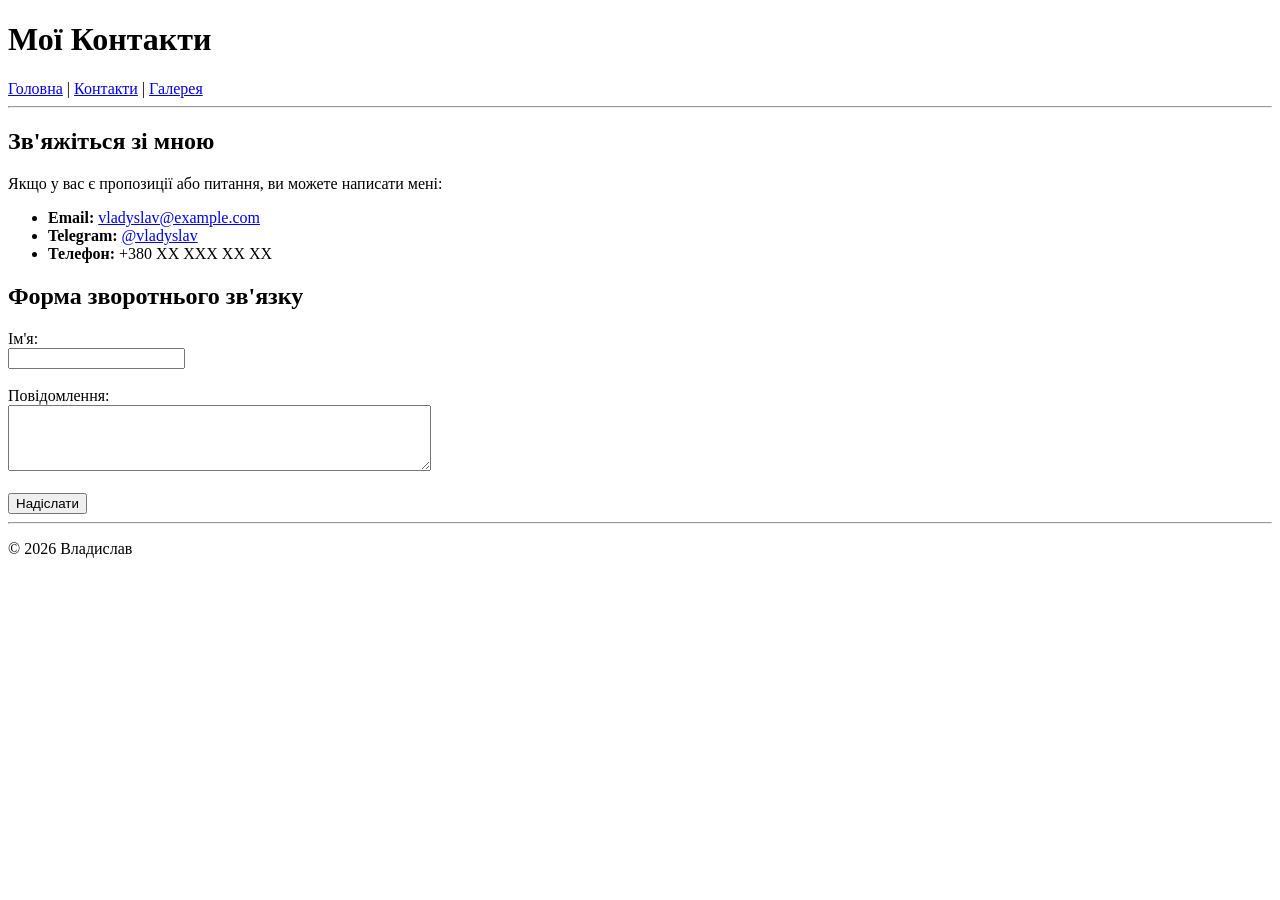
==== pages/contact.html @ d488b51f "Create HW 21.1 website: index, contacts, gallery with photos" ====
<!doctype html>
<html lang="uk">
  <head>
    <meta charset="UTF-8" />
    <title>Контакти</title>
  </head>
  <body>
    <header>
      <h1>Мої Контакти</h1>
      <nav>
        <a href="../index.html">Головна</a> |
        <a href="contact.html">Контакти</a> |
        <a href="gallery.html">Галерея</a>
      </nav>
      <hr />
    </header>

    <main>
      <section>
        <h2>Зв'яжіться зі мною</h2>
        <p>Якщо у вас є пропозиції або питання, ви можете написати мені:</p>
        <ul>
          <li>
            <strong>Email:</strong>
            <a href="mailto:vladyslav@example.com">vladyslav@example.com</a>
          </li>
          <li>
            <strong>Telegram:</strong>
            <a href="https://t.me/vladyslav">@vladyslav</a>
          </li>
          <li><strong>Телефон:</strong> +380 XX XXX XX XX</li>
        </ul>
      </section>

      <section>
        <h2>Форма зворотнього зв'язку</h2>
        <form action="#">
          <label for="name">Ім'я:</label><br />
          <input type="text" id="name" name="name" /><br /><br />

          <label for="message">Повідомлення:</label><br />
          <textarea id="message" name="message" rows="4" cols="50"></textarea
          ><br /><br />

          <input type="submit" value="Надіслати" />
        </form>
      </section>
    </main>

    <footer>
      <hr />
      <p>&copy; 2026 Владислав</p>
    </footer>
  </body>
</html>
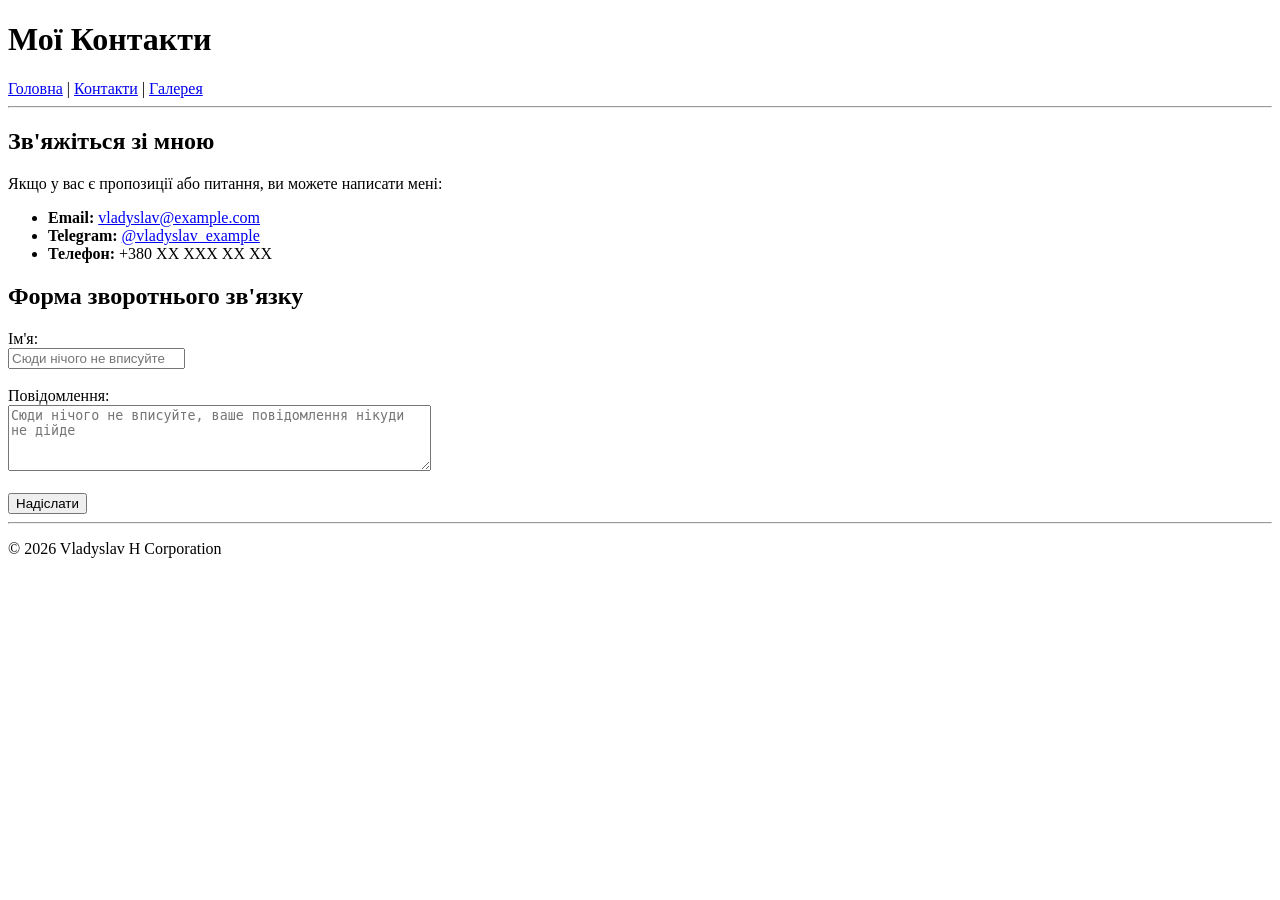
==== commit ab61be8c: "edited profile info add a new photo" ====
--- a/pages/contact.html
+++ b/pages/contact.html
@@ -26,7 +26,7 @@
           </li>
           <li>
             <strong>Telegram:</strong>
-            <a href="https://t.me/vladyslav">@vladyslav</a>
+            <a href="https://t.me/vladyslav_example">@vladyslav_example</a>
           </li>
           <li><strong>Телефон:</strong> +380 XX XXX XX XX</li>
         </ul>
@@ -36,10 +36,21 @@
         <h2>Форма зворотнього зв'язку</h2>
         <form action="#">
           <label for="name">Ім'я:</label><br />
-          <input type="text" id="name" name="name" /><br /><br />
+          <input
+            type="text"
+            id="name"
+            name="name"
+            placeholder="Сюди нічого не вписуйте"
+          /><br /><br />
 
           <label for="message">Повідомлення:</label><br />
-          <textarea id="message" name="message" rows="4" cols="50"></textarea
+          <textarea
+            id="message"
+            name="message"
+            rows="4"
+            cols="50"
+            placeholder="Сюди нічого не вписуйте, ваше повідомлення нікуди не дійде"
+          ></textarea
           ><br /><br />
 
           <input type="submit" value="Надіслати" />
@@ -49,7 +60,7 @@
 
     <footer>
       <hr />
-      <p>&copy; 2026 Владислав</p>
+      <p>&copy; 2026 Vladyslav H Corporation</p>
     </footer>
   </body>
 </html>
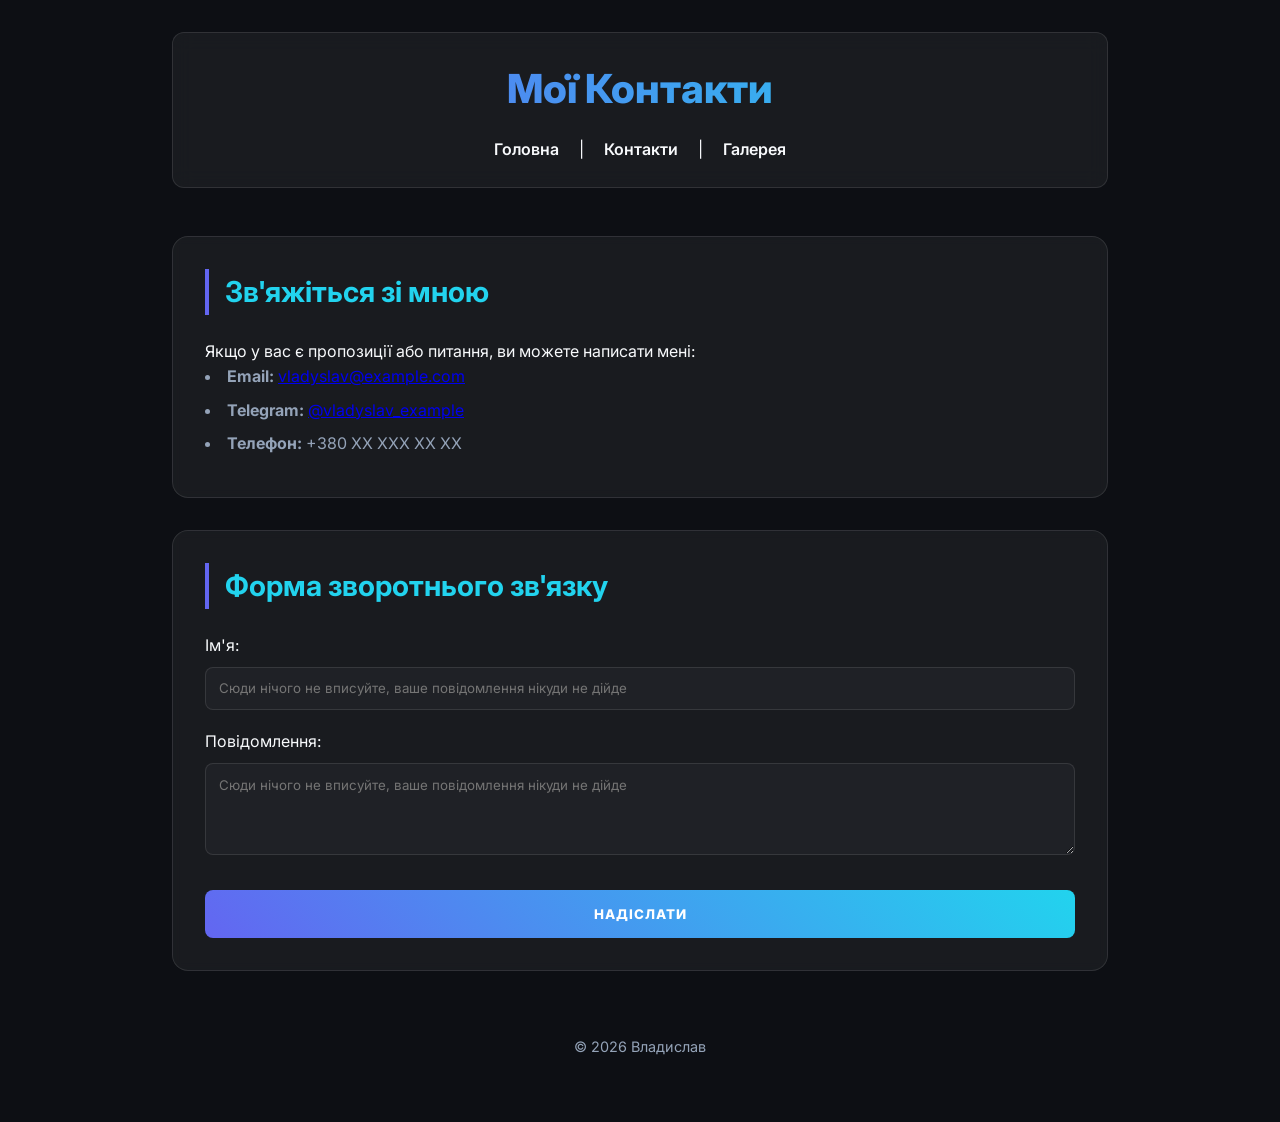
==== commit d1e52c93: "Add CSS styling and refactor HTML for HW 22.1" ====
--- a/pages/contact.html
+++ b/pages/contact.html
@@ -3,64 +3,68 @@
   <head>
     <meta charset="UTF-8" />
     <title>Контакти</title>
+    <link rel="stylesheet" href="../css/style.css" />
   </head>
   <body>
-    <header>
-      <h1>Мої Контакти</h1>
-      <nav>
-        <a href="../index.html">Головна</a> |
-        <a href="contact.html">Контакти</a> |
-        <a href="gallery.html">Галерея</a>
-      </nav>
-      <hr />
-    </header>
+    <div class="container">
+      <header>
+        <h1>Мої Контакти</h1>
+        <nav>
+          <a href="../index.html">Головна</a> |
+          <a href="contact.html">Контакти</a> |
+          <a href="gallery.html">Галерея</a>
+        </nav>
+      </header>
 
-    <main>
-      <section>
-        <h2>Зв'яжіться зі мною</h2>
-        <p>Якщо у вас є пропозиції або питання, ви можете написати мені:</p>
-        <ul>
-          <li>
-            <strong>Email:</strong>
-            <a href="mailto:vladyslav@example.com">vladyslav@example.com</a>
-          </li>
-          <li>
-            <strong>Telegram:</strong>
-            <a href="https://t.me/vladyslav_example">@vladyslav_example</a>
-          </li>
-          <li><strong>Телефон:</strong> +380 XX XXX XX XX</li>
-        </ul>
-      </section>
+      <main>
+        <section id="contact-info">
+          <h2>Зв'яжіться зі мною</h2>
+          <p>Якщо у вас є пропозиції або питання, ви можете написати мені:</p>
+          <ul>
+            <li>
+              <strong>Email:</strong>
+              <a href="mailto:vladyslav@example.com">vladyslav@example.com</a>
+            </li>
+            <li>
+              <strong>Telegram:</strong>
+              <a href="https://t.me/vladyslav_example">@vladyslav_example</a>
+            </li>
+            <li><strong>Телефон:</strong> +380 XX XXX XX XX</li>
+          </ul>
+        </section>
 
-      <section>
-        <h2>Форма зворотнього зв'язку</h2>
-        <form action="#">
-          <label for="name">Ім'я:</label><br />
-          <input
-            type="text"
-            id="name"
-            name="name"
-            placeholder="Сюди нічого не вписуйте"
-          /><br /><br />
+        <section id="feedback-form">
+          <h2>Форма зворотнього зв'язку</h2>
+          <form action="#" class="contact-form">
+            <div class="form-group">
+              <label for="name">Ім'я:</label>
+              <input
+                type="text"
+                id="name"
+                name="name"
+                placeholder="Сюди нічого не вписуйте, ваше повідомлення нікуди не дійде"
+              />
+            </div>
 
-          <label for="message">Повідомлення:</label><br />
-          <textarea
-            id="message"
-            name="message"
-            rows="4"
-            cols="50"
-            placeholder="Сюди нічого не вписуйте, ваше повідомлення нікуди не дійде"
-          ></textarea
-          ><br /><br />
+            <div class="form-group">
+              <label for="message">Повідомлення:</label>
+              <textarea
+                id="message"
+                name="message"
+                rows="4"
+                cols="50"
+                placeholder="Сюди нічого не вписуйте, ваше повідомлення нікуди не дійде"
+              ></textarea>
+            </div>
 
-          <input type="submit" value="Надіслати" />
-        </form>
-      </section>
-    </main>
+            <input type="submit" value="Надіслати" />
+          </form>
+        </section>
+      </main>
 
-    <footer>
-      <hr />
-      <p>&copy; 2026 Vladyslav H Corporation</p>
-    </footer>
+      <footer>
+        <p>&copy; 2026 Владислав</p>
+      </footer>
+    </div>
   </body>
 </html>
--- a/css/style.css
+++ b/css/style.css
@@ -0,0 +1,228 @@
+@import url("https://fonts.googleapis.com/css2?family=Inter:wght@300;400;600;800&display=swap");
+
+:root {
+  --bg-color: #0d0f14;
+  --card-bg: rgba(255, 255, 255, 0.05);
+  --primary-color: #6366f1;
+  --accent-color: #22d3ee;
+  --text-color: #f8fafc;
+  --text-muted: #94a3b8;
+  --border-color: rgba(255, 255, 255, 0.1);
+}
+
+* {
+  margin: 0;
+  padding: 0;
+  box-sizing: border-box;
+}
+
+body {
+  background-color: var(--bg-color);
+  color: var(--text-color);
+  font-family: "Inter", sans-serif;
+  line-height: 1.6;
+  overflow-x: hidden;
+}
+
+.container {
+  max-width: 1000px;
+  margin: 0 auto;
+  padding: 2rem;
+}
+
+/* Header & Nav */
+header {
+  margin-bottom: 3rem;
+  padding: 1.5rem;
+  background: var(--card-bg);
+  backdrop-filter: blur(10px);
+  border-radius: 12px;
+  border: 1px solid var(--border-color);
+  text-align: center;
+}
+
+h1 {
+  font-size: 2.5rem;
+  font-weight: 800;
+  background: linear-gradient(
+    to right,
+    var(--primary-color),
+    var(--accent-color)
+  );
+  -webkit-background-clip: text;
+  background-clip: text;
+  -webkit-text-fill-color: transparent;
+  margin-bottom: 1rem;
+}
+
+nav a {
+  color: var(--text-color);
+  text-decoration: none;
+  margin: 0 1rem;
+  font-weight: 600;
+  transition: color 0.3s ease;
+}
+
+nav a:hover {
+  color: var(--accent-color);
+}
+
+hr {
+  display: none; /* Removing old HRs in favor of modern borders */
+}
+
+/* Main Sections */
+section {
+  background: var(--card-bg);
+  backdrop-filter: blur(5px);
+  padding: 2rem;
+  border-radius: 16px;
+  margin-bottom: 2rem;
+  border: 1px solid var(--border-color);
+  transition:
+    transform 0.3s ease,
+    box-shadow 0.3s ease;
+}
+
+section:hover {
+  transform: translateY(-5px);
+  box-shadow: 0 10px 30px rgba(0, 0, 0, 0.5);
+}
+
+h2 {
+  color: var(--accent-color);
+  margin-bottom: 1.5rem;
+  font-size: 1.8rem;
+  border-left: 4px solid var(--primary-color);
+  padding-left: 1rem;
+}
+
+/* Profile Section */
+#profile-info {
+  display: flex;
+  align-items: center;
+  gap: 2rem;
+  flex-wrap: wrap;
+}
+
+.profile-img {
+  border-radius: 50%;
+  border: 3px solid var(--primary-color);
+  box-shadow: 0 0 20px rgba(99, 102, 241, 0.4);
+  object-fit: cover;
+  width: 250px;
+  height: 250px;
+}
+
+/* Lists */
+ul,
+ol {
+  list-style-position: inside;
+  color: var(--text-muted);
+}
+
+li {
+  margin-bottom: 0.5rem;
+}
+
+/* Gallery */
+.gallery-grid {
+  display: grid;
+  grid-template-columns: repeat(auto-fit, minmax(280px, 1fr));
+  gap: 1.5rem;
+}
+
+.gallery-item {
+  text-align: center;
+}
+
+.gallery-item img {
+  width: 100%;
+  border-radius: 12px;
+  transition: transform 0.5s cubic-bezier(0.175, 0.885, 0.32, 1.275);
+}
+
+.gallery-item img:hover {
+  transform: scale(1.05);
+}
+
+.gallery-item em {
+  display: block;
+  margin-top: 0.8rem;
+  font-style: normal;
+  color: var(--text-muted);
+  font-size: 0.9rem;
+}
+
+/* Form Styling */
+.contact-form {
+  display: flex;
+  flex-direction: column;
+  gap: 1.2rem;
+}
+
+.form-group {
+  display: flex;
+  flex-direction: column;
+  gap: 0.5rem;
+}
+
+input,
+textarea {
+  background: rgba(255, 255, 255, 0.03);
+  border: 1px solid var(--border-color);
+  border-radius: 8px;
+  padding: 0.8rem;
+  color: white;
+  font-family: inherit;
+  transition: all 0.3s ease;
+}
+
+input:focus,
+textarea:focus {
+  outline: none;
+  border-color: var(--primary-color);
+  background: rgba(255, 255, 255, 0.07);
+  box-shadow: 0 0 10px rgba(99, 102, 241, 0.2);
+}
+
+input[type="submit"] {
+  background: linear-gradient(45deg, var(--primary-color), var(--accent-color));
+  border: none;
+  cursor: pointer;
+  font-weight: 800;
+  text-transform: uppercase;
+  letter-spacing: 1px;
+  padding: 1rem;
+  margin-top: 1rem;
+}
+
+input[type="submit"]:hover {
+  transform: scale(1.02);
+  box-shadow: 0 5px 15px rgba(34, 211, 238, 0.4);
+}
+
+/* Footer */
+footer {
+  text-align: center;
+  color: var(--text-muted);
+  padding: 2rem;
+  font-size: 0.9rem;
+}
+
+/* Responsive */
+@media (max-width: 768px) {
+  #profile-info {
+    flex-direction: column;
+    text-align: center;
+  }
+
+  .profile-img {
+    width: 200px;
+    height: 200px;
+  }
+
+  h1 {
+    font-size: 2rem;
+  }
+}
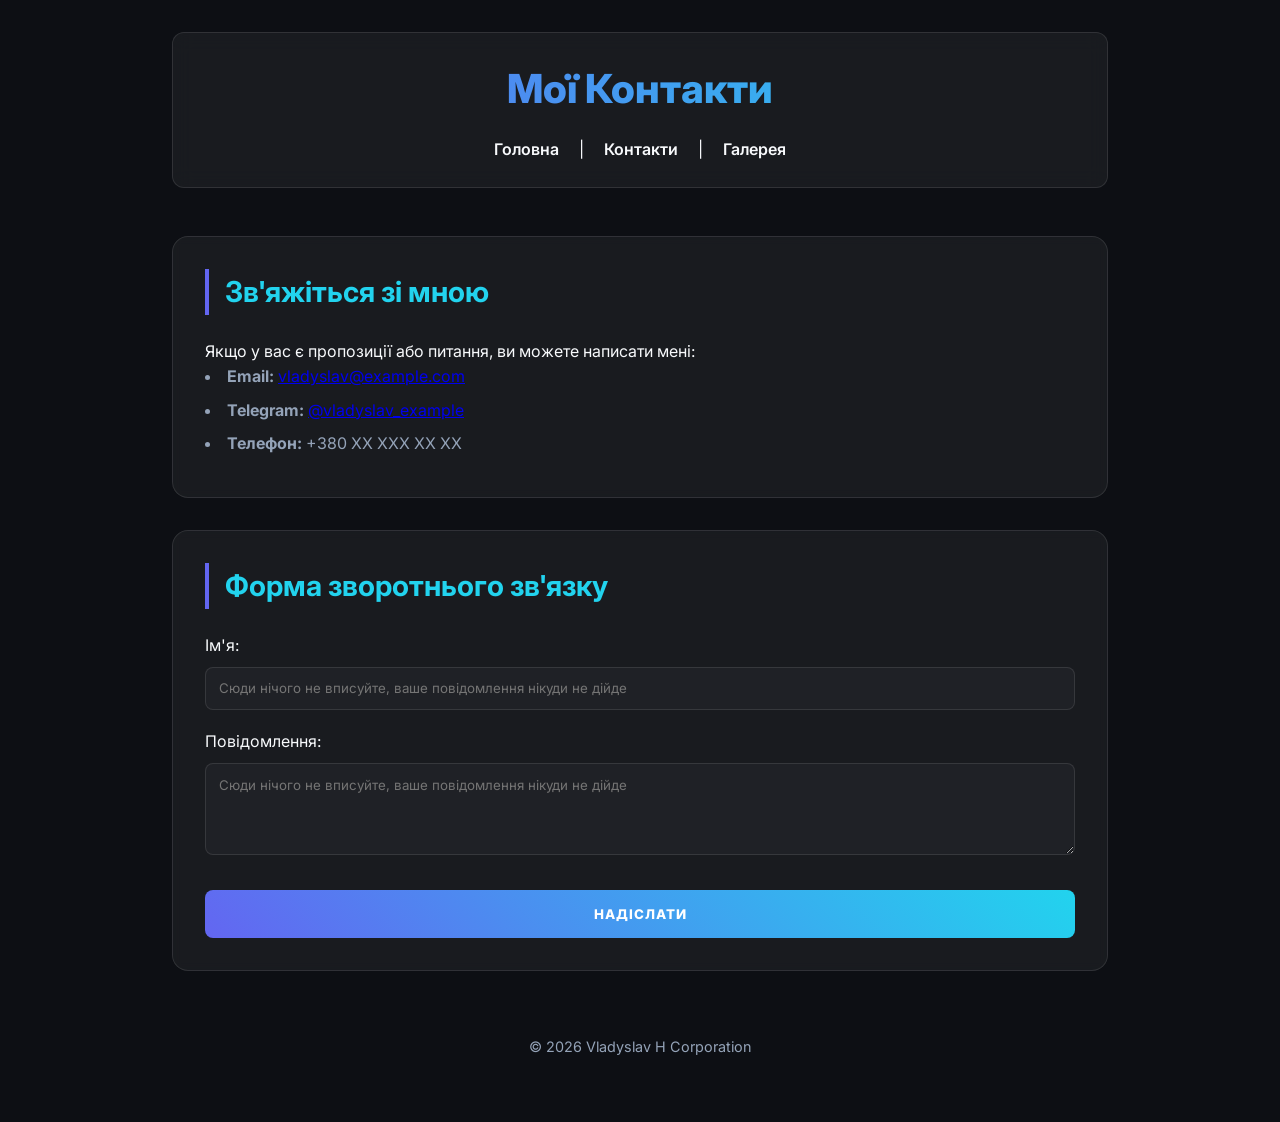
==== commit 0c703405: "Restore original text phrases while keeping CSS layout" ====
--- a/pages/contact.html
+++ b/pages/contact.html
@@ -63,7 +63,7 @@
       </main>
 
       <footer>
-        <p>&copy; 2026 Владислав</p>
+        <p>&copy; 2026 Vladyslav H Corporation</p>
       </footer>
     </div>
   </body>
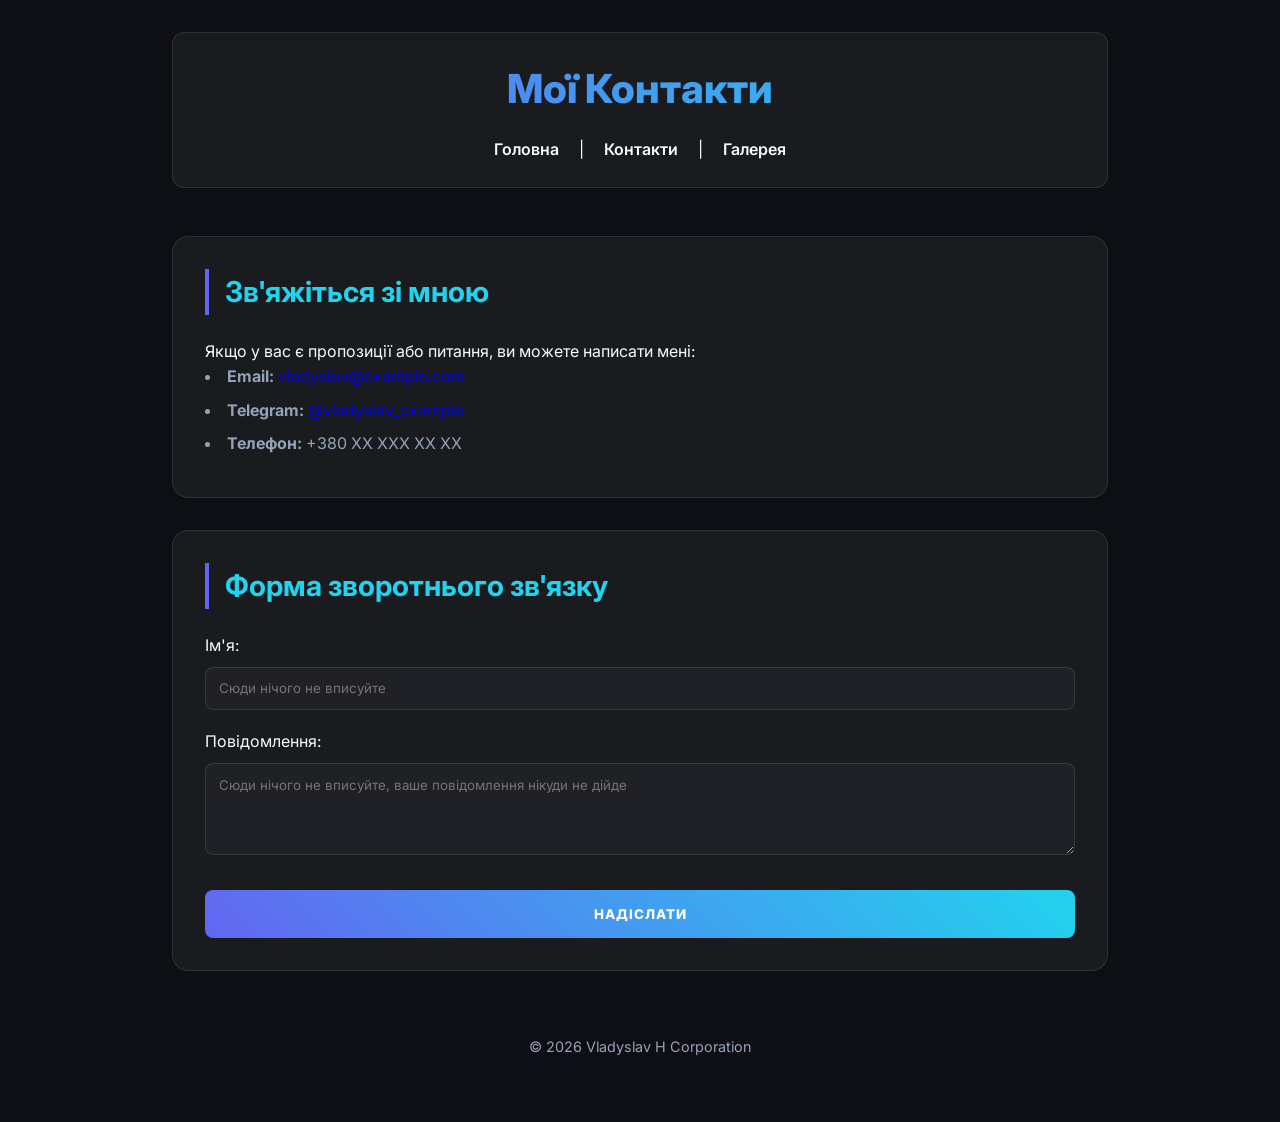
==== commit 089d6d9e: "Final text restoration and footer consistency" ====
--- a/pages/contact.html
+++ b/pages/contact.html
@@ -42,7 +42,7 @@
                 type="text"
                 id="name"
                 name="name"
-                placeholder="Сюди нічого не вписуйте, ваше повідомлення нікуди не дійде"
+                placeholder="Сюди нічого не вписуйте"
               />
             </div>
 
